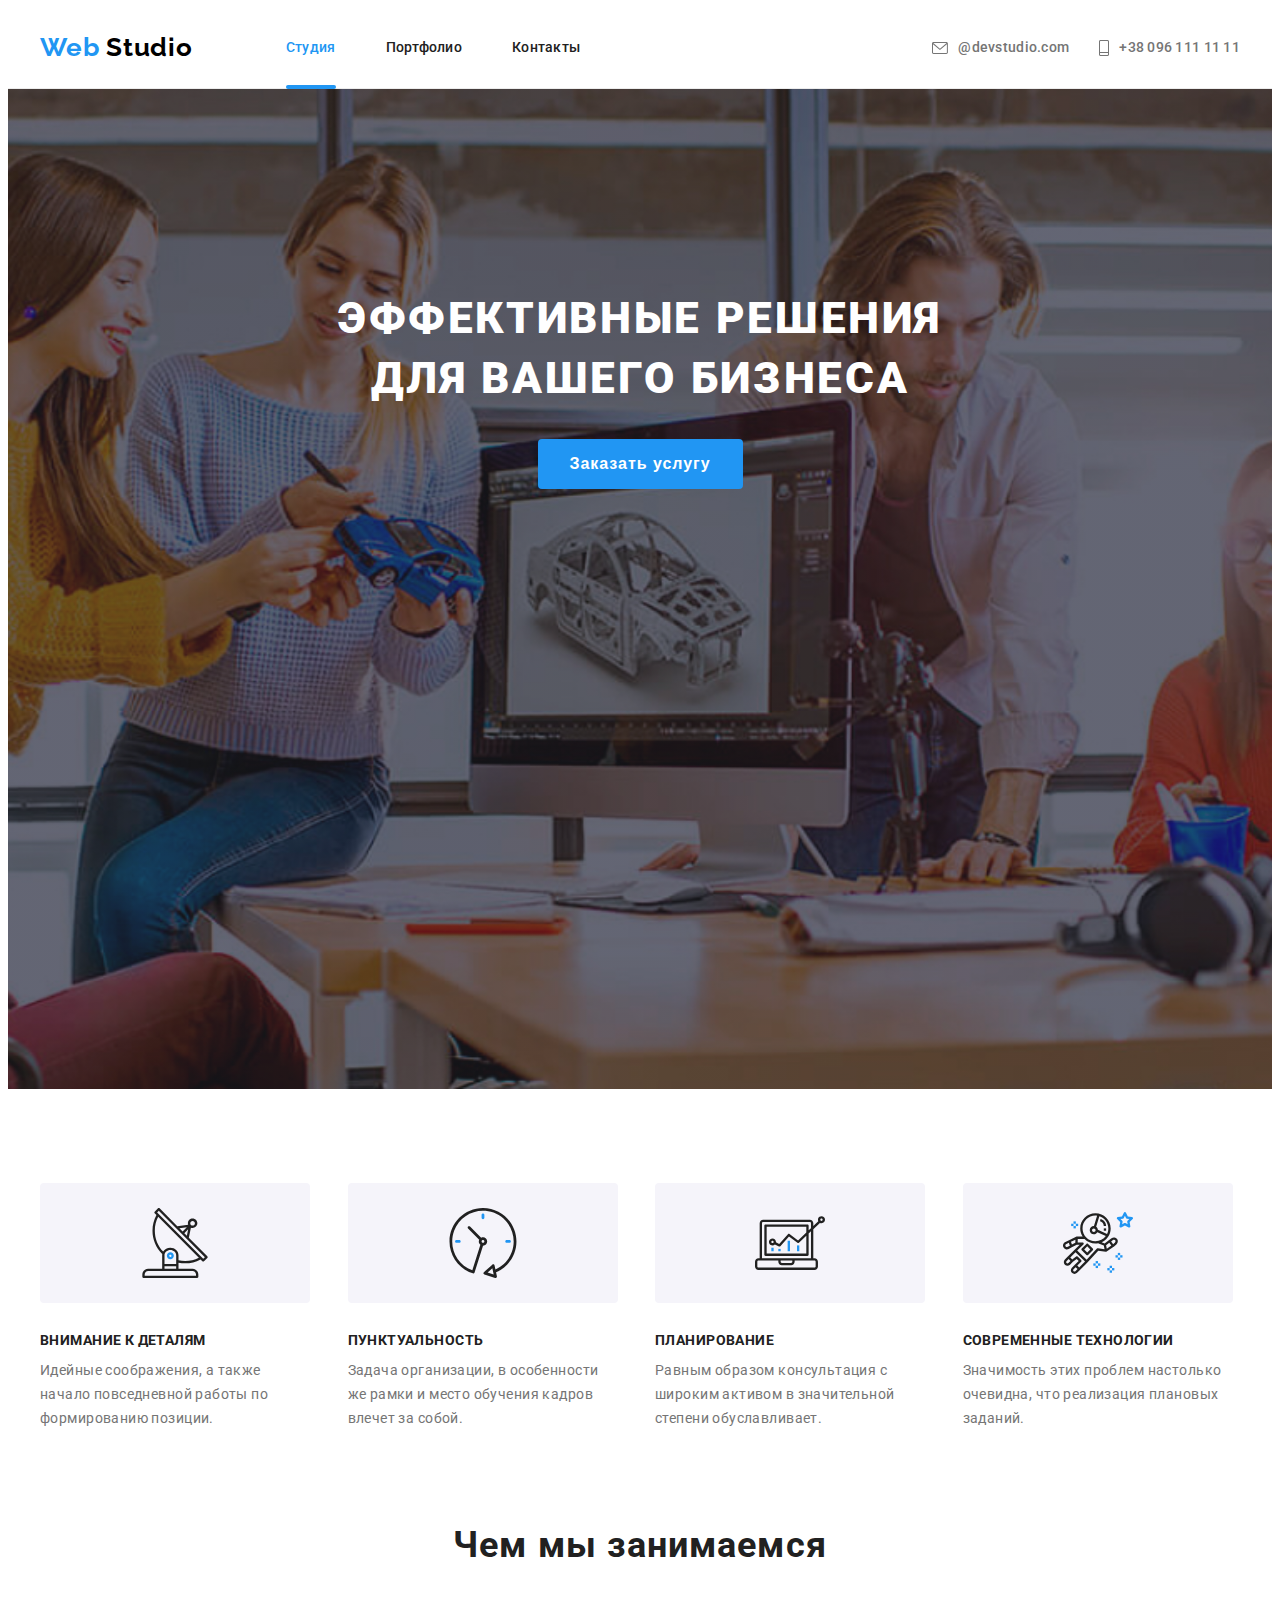
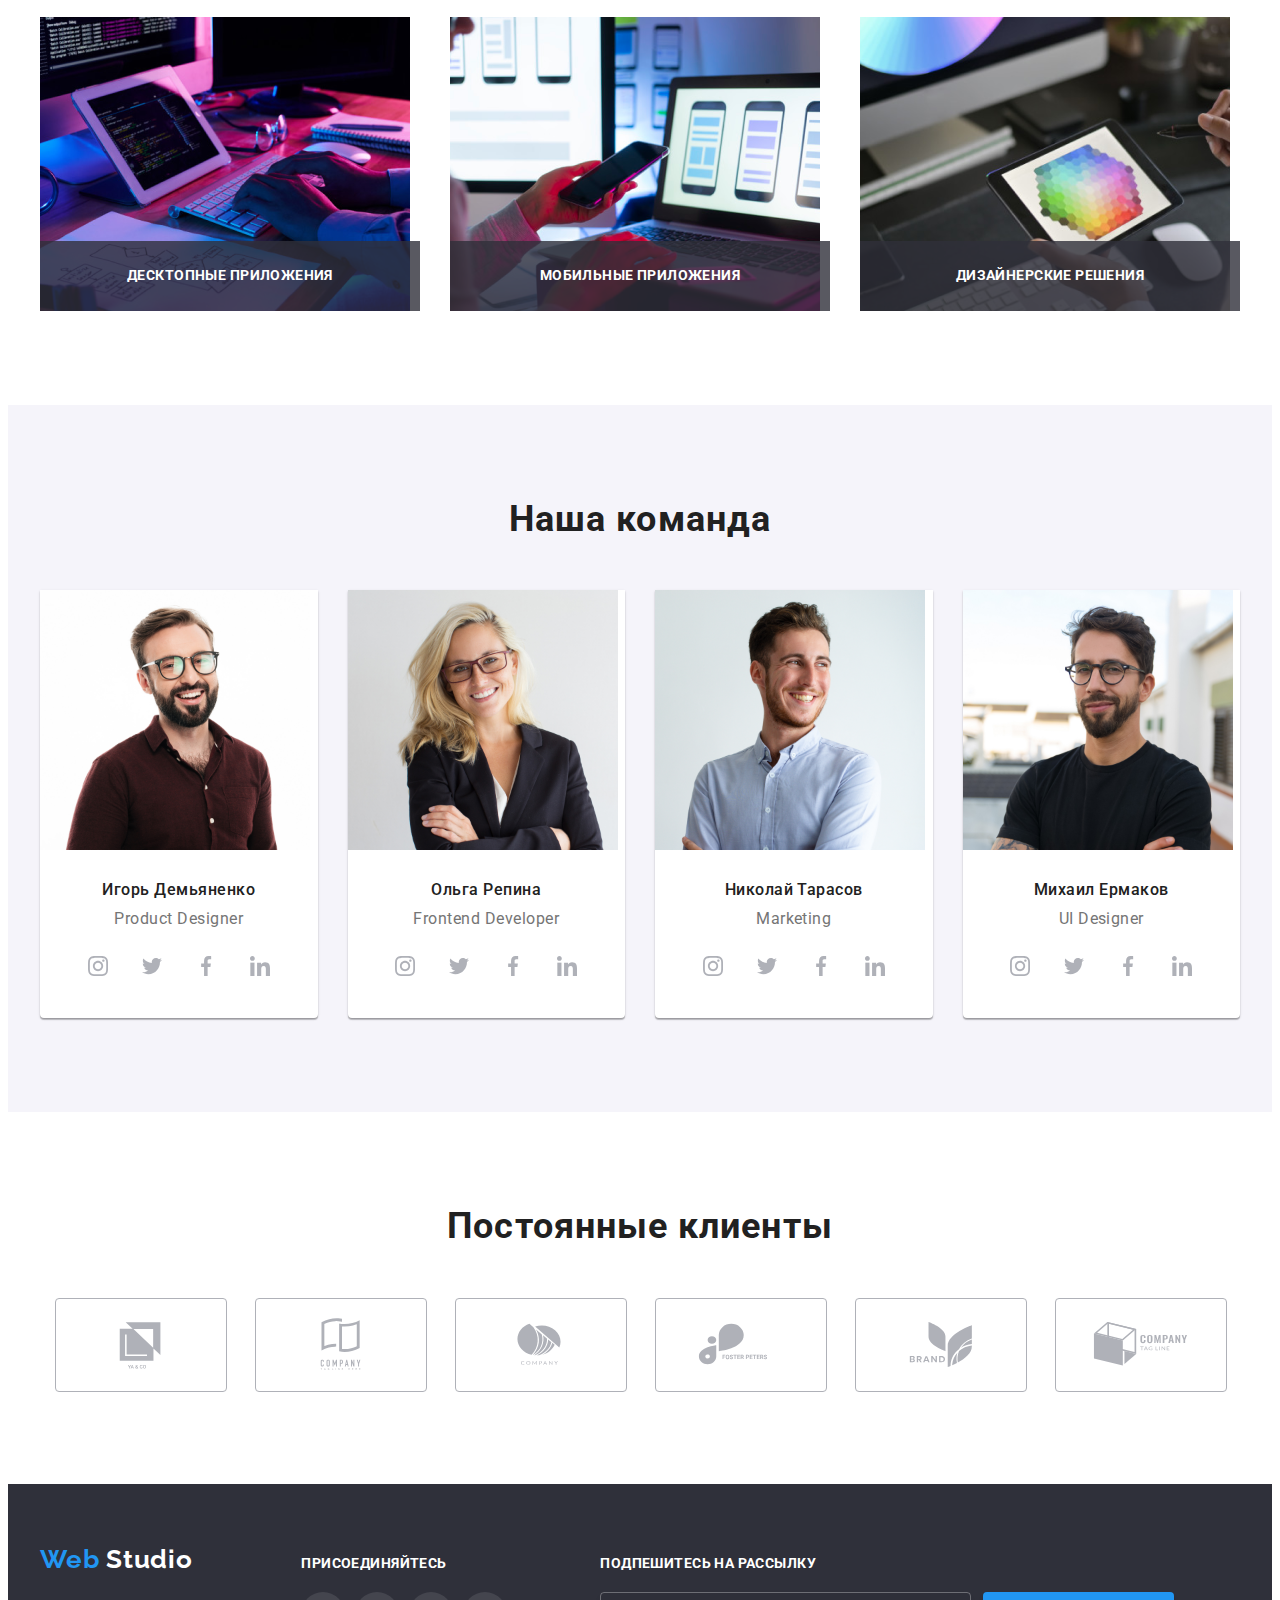
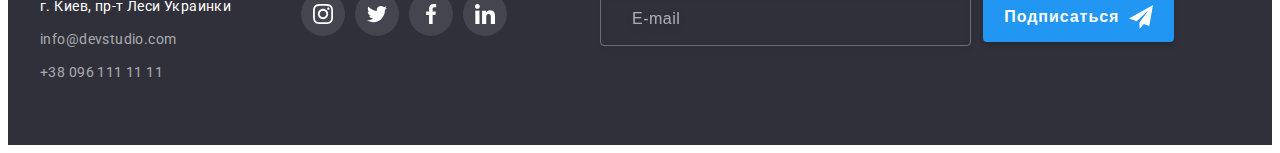
==== index.html @ 66b5ddfa "Task7-1" ====
<!DOCTYPE html>
<html lang="ru">
  <head>
    <meta charset="UTF-8" />
    <meta http-equiv="X-UA-Compatible" content="IE=edge" />
    <meta name="viewport" content="width=device-width, initial-scale=1.0" />
    <link rel="stylesheet" 
          href="https://cdnjs.cloudflare.com/ajax/libs/modern-normalize/1.1.0/modern-normalize.min.css"
          integrity="sha512-wpPYUAdjBVSE4KJnH1VR1HeZfpl1ub8YT/NKx4PuQ5NmX2tKuGu6U/JRp5y+Y8XG2tV+wKQpNHVUX03MfMFn9Q==" 
          crossorigin="anonymous" 
          referrerpolicy="no-referrer" />   
    <link rel="preconnect" href="https://fonts.googleapis.com">
    <link rel="preconnect" href="https://fonts.gstatic.com" crossorigin>
    <link href="https://fonts.googleapis.com/css2?family=Raleway:wght@700&family=Roboto:wght@400;500;700;900&display=swap"
          rel="stylesheet">
    <link rel="stylesheet" href="./css/main.min.css">
    <title>webstudio</title>
  
  </head>
  <body class="body">
    <header class="header">
      <div class="conteiner conteiner--flex">

      <a class="logo" lang="en" href="">Web
        <span class="logo__head">Studio
        </span>
      </a>

      <nav class="nav">
        <ul class="nav__site">
          <li class="nav__link">
            <a class="nav__site-carrent" href="./index.html">Студия</a></li>
          <li class="nav__link">
            <a class="nav__site-link" href="./portfolio.html">Портфолио</a></li>
          <li class="nav__link">
            <a class="nav__site-link" href="">Контакты</a></li>
        </ul>
      </nav>
      <ul class="contact" >
        <li class="contact__links">
          <a class="Contact__link" href="mailto:info@devstudio.com">
            <svg class="contact__icon-envelope">
              <use href="./images/icons.svg#icon-envelope-hover"> 
              </use> 
            </svg> 
            @devstudio.com
          </a>
        </li>
    
        <li class="contact__links">
          <a class="Contact__link" href="tel:+38096111111">
             <svg class="contact__icon-phone" >
              <use href="./images/icons.svg#icon-phone">
              </use> 
            </svg> 
               +38 096 111 11 11</a>
          </li>
      </ul>
    </div>
    </header>

    <main>

       <section class="hero overlay" >
         <div class="conteiner">
            <h1 class="hero__title">Эффективные решения <br> для вашего бизнеса</h1>
            <button class="hero__button" type="button" data-modal-open>Заказать услугу</button>
         </div>

       </section> 

       <section class="section">
         <div class="conteiner ">
            <h2 class="benefits-main-titl visually-hidden" >Преимущества</h2>
           <ul class="benefits-list">

            <li class="benefits-link">
              
                <div class="benefits-astronaut">
                  <svg class="benefits-astronaut-icon">
                    <use href="./images/icons.svg#icon-antenna"></use>
                  </svg>
                </div>
                <h3 class="benefits-title">Внимание к деталям</h3>
               <p class="benefits-text">
              Идейные соображения, а также начало повседневной работы по
              формированию позиции.
               </p>
            </li>

            <li class="benefits-link">
              
              <div class="benefits-astronaut">
                <svg class="benefits-astronaut-icon">
                  <use href="./images/icons.svg#icon-clock"></use>
                </svg>
              </div>
              <h3 class="benefits-title">Пунктуальность</h3>
              <p class="benefits-text">
              Задача организации, в особенности же рамки и место обучения кадров
              влечет за собой.
              </p>
            </li>

            <li class="benefits-link">
              
              <div class="benefits-astronaut">
                <svg class="benefits-astronaut-icon">
                  <use href="./images/icons.svg#icon-diagram"></use>
                </svg>
              </div>
              <h3 class="benefits-title">Планирование</h3>
              <p class="benefits-text">
              Равным образом консультация с широким активом в значительной
              степени обуславливает.
              </p>
            </li>

           <li class="benefits-link">
             
               <div class="benefits-astronaut">
                <svg class="benefits-astronaut-icon">
                  <use href="./images/icons.svg#icon-astronaut"></use>
                </svg>
                </div>
                <h3 class="benefits-title"> Современные технологии</h3>
               <p class="benefits-text">
              Значимость этих проблем настолько очевидна, что реализация
              плановых заданий.
               </p>
            </li>
        </ul>
      </div>

      
      </section>

      <section class="section work-section">
        <div class="conteiner">
          
        <h2 class="section-title">Чем мы занимаемся</h2>
        <ul class="work-list">

          <li class="work-link">
            <div class="work-link-card" >
              <img class="work-img" src="./images/Nout.png" alt="Работа на ноутбуке" width="370" />
              <p class="work-img-txt">ДЕСКТОПНЫЕ ПРИЛОЖЕНИЯ</p>
            </div>
         </li>

          <li class="work-link">
            <div class="work-link-card" >
              <img class="work-img" src="./images/Smartphon.png" alt="Держит телефон" width="370" />
              <p class="work-img-txt">МОБИЛЬНЫЕ ПРИЛОЖЕНИЯ</p>
            </div>
          </li>

          <li class="work-link">
            <div class="work-link-card" >
            <img class="work-img" src="./images/tublpc.png" alt="держит планшет" width="370" />
            <p class="work-img-txt">ДИЗАЙНЕРСКИЕ РЕШЕНИЯ</p>
          </div>
          </li>
        </ul>
        </div>
      </section>

      <section class="section team-section">
        <div class="conteiner">
        <h2 class="team-title">Наша команда</h2>
        <ul class="team-list">
          <li class="team-card">
            <img class="team-img" src="./images/igor.jpg" alt="фото Игоря" width="270" />
            <div class="img-description">
              <h3 class="team-title-player">Игорь Демьяненко</h3>
              <p class="team-text">Product Designer</p>
              <ul class="team-icon">
                <li class="team-icon-link">
                  <a href="" class="master-icon-link"> 
                    <svg class="master-icon-svg" width=20px height="20px">
                       <use href="./images/icons.svg#icon-instagram"></use>      
                    </svg>
                 </a>
                </li>
                <li class="team-icon-link">
                  <a class="master-icon-link" href="">
                    <svg class="master-icon-svg" width=20px height="20px">
                      <use href="./images/icons.svg#icon-twitter"></use>      
                   </svg>
                  </a>
                </li>
                <li class="team-icon-link">
                  <a class="master-icon-link" href="">
                    <svg class="master-icon-svg" width=20px height="20px">
                      <use href="./images/icons.svg#icon-facebook"></use>      
                   </svg>
                  </a>
                </li>
                <li class="team-icon-link">
                  <a class="master-icon-link" href="">
                    <svg class="master-icon-svg" width=20px height="20px">
                      <use href="./images/icons.svg#icon-linkedin"></use>      
                   </svg>
                  </a>
                </li>

              </ul>
          </div>
          </li>
          <li  class="team-card">
            <img class="team-img" src="./images/olga.jpg" alt="фото Ольги" width="270" />
            <div class="img-description">
              <h3 class="team-title-player">Ольга Репина</h3>
              <p class="team-text">Frontend Developer</p>
              <ul class="team-icon">
                <li class="team-icon-link">
                  <a href="" class="master-icon-link"> 
                    <svg class="master-icon-svg" width=20px height="20px">
                       <use href="./images/icons.svg#icon-instagram"></use>      
                    </svg>
                 </a>
                </li>
                <li class="team-icon-link">
                  <a class="master-icon-link" href="">
                    <svg class="master-icon-svg" width=20px height="20px">
                      <use href="./images/icons.svg#icon-twitter"></use>      
                   </svg>
                  </a>
                </li>
                <li class="team-icon-link">
                  <a class="master-icon-link" href="">
                    <svg class="master-icon-svg" width=20px height="20px">
                      <use href="./images/icons.svg#icon-facebook"></use>      
                   </svg>
                  </a>
                </li>
                <li class="team-icon-link">
                  <a class="master-icon-link" href="">
                    <svg class="master-icon-svg" width=20px height="20px">
                      <use href="./images/icons.svg#icon-linkedin"></use>      
                   </svg>
                  </a>
                </li>

              </ul>
          </div>
          </li>
          <li  class="team-card">
            <img class="team-img" src="./images/nikolaj.jpg" alt="фото Николая" width="270" />
            <div class="img-description">
              <h3 class="team-title-player">Николай Тарасов</h3>
              <p class="team-text">Marketing</p>
              <ul class="team-icon">
                <li class="team-icon-link">
                  <a href="" class="master-icon-link"> 
                    <svg class="master-icon-svg" width=20px height="20px">
                       <use href="./images/icons.svg#icon-instagram"></use>      
                    </svg>
                 </a>
                </li>
                <li class="team-icon-link">
                  <a class="master-icon-link" href="">
                    <svg class="master-icon-svg" width=20px height="20px">
                      <use href="./images/icons.svg#icon-twitter"></use>      
                   </svg>
                  </a>
                </li>
                <li class="team-icon-link">
                  <a class="master-icon-link" href="">
                    <svg class="master-icon-svg" width=20px height="20px">
                      <use href="./images/icons.svg#icon-facebook"></use>      
                   </svg>
                  </a>
                </li>
                <li class="team-icon-link">
                  <a class="master-icon-link" href="">
                    <svg class="master-icon-svg" width=20px height="20px">
                      <use href="./images/icons.svg#icon-linkedin"></use>      
                   </svg>
                  </a>
                </li>

              </ul>
            </div>
          </li>
          <li  class="team-card">
            <img class="team-img" src="./images/mihail.jpg" alt="фото Михаил" width="270" />
            <div class="img-description">
              <h3 class="team-title-player">Михаил Ермаков</h3>
              <p class="team-text">UI Designer</p>
              <ul class="team-icon">
                <li class="team-icon-link">
                  <a href="" class="master-icon-link"> 
                    <svg class="master-icon-svg" width=20px height="20px">
                       <use href="./images/icons.svg#icon-instagram"></use>      
                    </svg>
                 </a>
                </li>
                <li class="team-icon-link">
                  <a class="master-icon-link" href="">
                    <svg class="master-icon-svg" width=20px height="20px">
                      <use href="./images/icons.svg#icon-twitter"></use>      
                   </svg>
                  </a>
                </li>
                <li class="team-icon-link">
                  <a class="master-icon-link" href="">
                    <svg class="master-icon-svg" width=20px height="20px">
                      <use href="./images/icons.svg#icon-facebook"></use>      
                   </svg>
                  </a>
                </li>
                <li class="team-icon-link">
                  <a class="master-icon-link" href="">
                    <svg class="master-icon-svg" width=20px height="20px">
                      <use href="./images/icons.svg#icon-linkedin"></use>      
                   </svg>
                  </a>
                </li>

              </ul>
          </div>
          </li>
        </ul>
      </div>
      </section>



      <section class="section">
        <div class="conteiner">
          
         <h2 class="section-title">Постоянные клиенты</h2>

          <ul class="customers-list">
             <li class="customers-link" > 
               <a href="" class="customers-linky">
                 <svg class="customers-icon" width=106px height=60px>
                     <use href="./images/icons.svg#icon-Logo-1">
                     </use>
                  </svg>
               </a>
              </li>

             <li class="customers-link" > 
               <a href="" class="customers-linky">
               <svg class="customers-icon" width=106px height=60px>
                 <use href="./images/icons.svg#icon-Logo-2">
                 </use>
               </svg>
             </a>
             </li>

             <li class="customers-link">
               <a href="" class="customers-linky">
               <svg class="customers-icon" width=106px height=60px>
                 <use href="./images/icons.svg#icon-Logo-3">

                 </use>
               </svg>
             </a>
             </li>
             <li class="customers-link">
               <a href="" class="customers-linky">
              <svg class="customers-icon" width=106px height=60px>
                <use href="./images/icons.svg#icon-Logo-4">

                </use>
              </svg>
            </a>
            </li>
            <li class="customers-link">
              <a href="" class="customers-linky">
              <svg class="customers-icon" width=106px height=60px>
                <use href="./images/icons.svg#icon-Logo-5">

                </use>
              </svg>
            </a>
            </li>
            <li class="customers-link">
              <a href="" class="customers-linky">
              <svg class="customers-icon" width=106px height=60px>
                <use href="./images/icons.svg#icon-Logo-6">

                </use>
              </svg>
            </a>
            </li>
            
          </ul>
        </div>
      </section>

   
    </main>
    
    <footer class="section-footer">
      <div class="conteiner footer">
        <div>

          <a class="logo" lang="en" href="">Web
            <span class="logo__footer" >Studio
            </span>
          </a>

            <address class="section-adress" >
              <ul class="footer-list">
                <li class="footer-link"><a class="footer-link-carrent" href="">г. Киев, пр-т Леси Украинки</a></li>
                <li class="footer-link"><a class="footer-link-cotaсt" href="mailto:info@devstudio.com">info@devstudio.com</a></li>
                <li class="footer-link"><a class="footer-link-cotaсt" href="tel:+38096111111">+38 096 111 11 11</a></li>
              </ul>
                 
            </address>
        </div>
        <div class="conteiner-join">
          <strong class="join-title">Присоединяйтесь</strong>

          <ul class="team-icon">
            <li class="team-icon-link footer-icon">
              <a href="" class="master-icon-link"> 
                <svg class="master-icon-svg footer-icon-svg" width=20px height="20px">
                   <use href="./images/icons.svg#icon-instagram"></use>      
                </svg>
             </a>
            </li>
            <li class="team-icon-link footer-icon">
              <a class="master-icon-link" href="">
                <svg class="master-icon-svg footer-icon-svg" width=20px height="20px">
                  <use href="./images/icons.svg#icon-twitter"></use>      
               </svg>
              </a>
            </li>
            <li class="team-icon-link footer-icon">
              <a class="master-icon-link" href="">
                <svg class="master-icon-svg footer-icon-svg" width=20px height="20px">
                  <use href="./images/icons.svg#icon-facebook"></use>      
               </svg>
              </a>
            </li>
            <li class="team-icon-link footer-icon">
              <a class="master-icon-link" href="">
                <svg class="master-icon-svg footer-icon-svg" width="20px" height="20px">
                  <use href="./images/icons.svg#icon-linkedin"></use>      
               </svg>
              </a>
            </li>

          </ul>
        </div>

        <Div class="footer-field">
        
          <p class="footer-field__title">Подпешитесь на рассылку </p>
         
          <form class="footer-field__form">
          
            <input class="footer-field__input" type="email" placeholder=" E-mail" name="usar-email"></input>
         
            <button class="footer-field__button" type="submit">Подписаться
               <svg class="footer-field__icon" width="24px" height="24px">
                  <use href="./images/icons.svg#icon-icon-send"></use>
               </svg>
            </button>
        </form>
      </Div>


    </div>
    </footer>

     
<!-- Modal window -->

    <div class="backdrop is-hidden" data-modal>

      <div class="model">
        <button class="model-close-button" type="button" data-modal-close>

          <svg class="close-icon" width="11px" height="11px">
            <use href="./images/icons.svg#icon-Close"></use>

          </svg>
        </button>

        <!-- ФОРНА -->

        <p class="modal-title">Оставьте свои данные, мы вам перезвоним</p>

        <form class="form-modal">
         
         <div> 
          <label for="modal-input" class="label-text">Имя</label>

            <div class="input-wrap">
              <input type="text" class="modal-input" id="modal-input" name="user-mame"></input>
                <svg class="icon-input" width="18px" height="18px">
                  <use href="./images/icons.svg#icon-person-black-18dp-1"></use>
                </svg> 
            </div>
          </div>
          
          <div class="modal-field" > 
           <label class="label-text" for="user-tel">Телефон</label>
             <div class="input-wrap">
               <input type="tel" class="modal-input" name="user-tel" id="user-tel"></input>
                 <svg class="icon-input" width="18px" height="18px">
                    <use href="./images/icons.svg#icon-phone-black-18dp-1-1"></use>
                 </svg> 
             </div> 
          </div>

          <div class="modal-field" > 
             <label class="label-text" for="user-email"> Почта</label>
               <div class="input-wrap">
               <input type="email" class="modal-input" name="user-email" id="user-email"></input>
               <svg class="icon-input" width="18px" height="18px">
                <use href="./images/icons.svg#icon-email-black-18dp-1"></use>
             </svg> 
              </div>
           </div>

           <div class="modal-field" > 
               <label class="label-text" for="modal-text"> Комментарий</label> 
               <textarea class="modal-text" name="modal-text" id="modal-text" placeholder="Введите текст" ></textarea>
          </div>

         
          <div class="modal-chekbox">
              
              <input
                class="input-chekt visually-hidden" 
                type="checkbox" 
                name="user-consent" 
                id="user-consent" 
               >
              </input> 
              <label for="user-consent" class="chekt-text">
                   <Span class="modal-chekbox__icon">
                      <svg class="chekt-input" width="11px" height="8px">
                        <use href="./images/icons.svg#icon-Chekt"></use>
                      </svg>
                    </Span>
                    Соглашаюсь с рассылкой и принимаю&nbsp;<a>Условия договора</a>
              
            </div>
              
          <button type="submit" class="modal-button">Отправить</button>

        </form>


      </div>
    </div>


    <script src="./js/model.js"></script>
  </body>
</html>
---- css/main.min.css ----
﻿:root{--accent-color:#2196F3;--title-text-color:#212121;--prymory-white-color:#FFFFFF;--gray-color:#757575}body{font-family:"Roboto",Tahoma,sans-serif;color:var(--gray-color)}p,h1,h2,h3,h4,h5,h6{margin:0}ol,ul{margin:0;padding:0;list-style:none}img{display:block}ul{list-style:none}a{text-decoration:none}.visually-hidden{position:absolute;width:1px;height:1px;margin:-1px;border:0;padding:0;white-space:nowrap;clip-path:inset(100%);clip:rect(0 0 0 0);overflow:hidden}.conteiner{width:1200px;padding-left:15px;padding-right:15px;margin:0 auto}.header{border-bottom:1px solid #ececec}.header .conteiner--flex{align-items:center;display:flex}.nav{margin-left:93px;font-weight:500;font-size:14px;line-height:1.14;letter-spacing:.02em}.nav__site{display:flex}.nav__site .nav__link{position:relative;margin-right:50px}.nav__site .nav__link:last-child{margin-right:0}.nav__site-link{display:block;padding-top:32px;padding-bottom:32px;color:var(--title-text-color);transition-property:color;transition-duration:250ms;transition-timing-function:cubic-bezier(0.4, 0, 0.2, 1)}.nav__site-link:hover,.nav__site-link:focus{color:var(--accent-color)}.nav__site-carrent{display:block;padding-top:32px;padding-bottom:32px;color:var(--accent-color)}.nav__site-carrent::after{margin-bottom:-1px;left:0;bottom:0;position:absolute;content:"";width:100%;height:4px;background-color:var(--accent-color);border-radius:2px}.contact{display:flex;margin-left:auto}.contact .contact__links{margin-right:30px}.contact .contact__links:last-child{margin-right:0px}.Contact__link{display:flex;align-items:center;padding-top:32px;padding-bottom:32px;color:var(--gray-color);font-weight:500;font-size:14px;line-height:1.14;letter-spacing:.02em;transition-property:color;transition-duration:250ms;transition-timing-function:cubic-bezier(0.4, 0, 0.2, 1)}.Contact__link:hover,.Contact__link:focus{color:var(--accent-color)}.Contact__link .contact__icon-envelope{width:16px;height:12px;fill:currentColor;margin-right:10px}.Contact__link .contact__icon-phone{width:10px;height:16px;margin-right:10px;fill:currentColor}.backdrop{position:fixed;top:0;width:100%;height:100%;background-color:rgba(0,0,0,.2);transition-property:visibility,opacity;transition-duration:250ms;transition-timing-function:cubic-bezier(0.4, 0, 0.2, 1)}.model{position:absolute;top:50%;left:50%;transform:translate(-50%, -50%);width:528px;min-height:581px;background-color:var(--prymory-white-color);border-radius:4px;box-shadow:0px 1px 3px rgba(0,0,0,.12),0px 1px 1px rgba(0,0,0,.14),0px 2px 1px rgba(0,0,0,.2);padding-top:40px;padding-right:39px;padding-bottom:40px;padding-left:41px}.model .modal-title{font-weight:700;font-size:20px;line-height:1.15;text-align:center;letter-spacing:.03em;color:#212121}.model .form-modal{margin-top:12px}.model .modal-field{margin-top:10px}.model .modal-chekbox{margin-top:20px}.model .modal-input{width:100%;height:40px;padding-left:42px;border:1px solid rgba(33,33,33,.2);border-radius:4px;background-color:rgba(0,0,0,0);outline:rgba(0,0,0,0);transition-property:border-color;transition-duration:250ms;transition-timing-function:cubic-bezier(0.4, 0, 0.2, 1)}.model .modal-input:focus{border-color:var(--accent-color)}.model .modal-input:focus+.model .modal-input{fill:var(--accent-color)}.label-text{font-size:12px;line-height:1.17;letter-spacing:.01em;color:#757575}.modal-text{width:100%;height:120px;border:1px solid rgba(33,33,33,.2);border-radius:4px;resize:none;margin-top:4px;padding:12px 16px;font-size:14px;line-height:1.14;letter-spacing:.01em;color:rgba(117,117,117,.5);outline:rgba(0,0,0,0)}.modal-text:hover{border-color:var(--accent-color)}.modal-text:hover,.modal-text:focus{border-color:var(--accent-color)}.chekt-text{display:flex;align-items:center;justify-content:center;font-size:14px;line-height:1.71;letter-spacing:.03em;color:var(var(--gray-color))}.chekt-text a{color:var(--accent-color);font-size:14px;line-height:1.71;letter-spacing:.03em;text-decoration:underline}.modal-chekbox__icon{margin-right:8px;display:flex;align-items:center;justify-content:center;width:16px;height:15px;border-radius:2px;border:1px solid #212121}.chekt-input{fill:rgba(0,0,0,0)}.input-chekt:checked+.chekt-text span{background-color:var(--accent-color);border:none}.input-chekt:focus+.chekt-text span{border:1px solid var(--accent-color)}.input-chekt:checked+.chekt-text .chekt-input{background-color:var(--accent-color);border:none;fill:var(--prymory-white-color)}.input-wrap{position:relative}.icon-input{position:absolute;left:2.84%;top:50%;transform:translateY(-50%);transition-property:fill;transition-duration:250ms;transition-timing-function:cubic-bezier(0.4, 0, 0.2, 1)}.modal-button{display:block;margin:0 auto;margin-top:30px;width:200px;height:50px;font-weight:700;font-size:16px;line-height:1.875;align-items:center;text-align:center;letter-spacing:.06em;color:#fff;background:#188ce8;box-shadow:0px 4px 4px rgba(0,0,0,.15);border-radius:4px}.modal-button:focus{color:#fff}.model-close-button{position:absolute;top:8px;right:8px;width:30px;height:30px;background-color:var(--prymory-white-color);border-radius:50%;border:1px solid rgba(0,0,0,.1)}.close-icon:hover,:focus{fill:var(--accent-color)}.is-hidden{opacity:0;pointer-events:none;visibility:hidden}.no-scroll{overflow:hidden}.logo{color:var(--accent-color);font-family:"Raleway",sans-serif;font-weight:700;font-size:26px;line-height:1.2;letter-spacing:.03em}.logo .logo__head{color:#000}.logo .logo__footer{color:var(--prymory-white-color)}button{border:none;cursor:pointer;border-radius:4px}.hero{padding-top:200px;padding-bottom:200px}.overlay{max-width:1600px;height:600px;background:#2f303a;background-image:linear-gradient(rgba(47, 48, 58, 0.4), rgba(47, 48, 58, 0.4)),url(../images/Img9.jpg);margin:0 auto;background-position:50% 50%;background-repeat:no-repeat;background-size:cover}.hero__title{color:var(--prymory-white-color);font-weight:900;font-size:44px;line-height:1.36;text-align:center;letter-spacing:.06em;text-transform:uppercase;margin-bottom:30px}.hero__button{display:flex;align-items:center;text-align:center;margin:0 auto;padding:10px 32px;color:var(--prymory-white-color);background-color:var(--accent-color);font-weight:700;font-size:16px;line-height:1.88;letter-spacing:.06em;transition-property:color;transition-duration:250ms;transition-timing-function:cubic-bezier(0.4, 0, 0.2, 1)}.hero__button:focus{color:var(--prymory-white-color)}.section{padding-top:94px;padding-bottom:94px}.benefits-list{display:flex;margin-left:-30px}.benefits-title{color:var(--title-text-color);font-weight:700;font-size:14px;line-height:1.14;letter-spacing:.03em;text-transform:uppercase;margin-bottom:10px}.benefits-link{flex-basis:calc((100% - 120px)/4);margin-left:30px}.benefits-link .benefits-astronaut{display:flex;align-items:center;justify-content:center;width:270px;height:120px;background:#f5f4fa;border-radius:4px;margin-bottom:30px}.benefits-link .benefits-astronaut .benefits-astronaut-icon{width:70px;height:70px}.benefits-link .benefits-text{width:270px;font-size:14px;line-height:1.71;letter-spacing:.03em}.work-section{padding-top:0}.work-list{display:flex;margin-left:-30px}.section-title{margin-bottom:50px;color:var(--title-text-color);font-weight:700;font-size:36px;line-height:1.16;text-align:center;letter-spacing:.03em}.work-link{flex-basis:calc((100% - 90px)/3);margin-left:30px}.work-link-card{position:relative}.work-img{max-width:100%;height:auto}.work-img-txt{display:flex;align-items:center;justify-content:center;position:absolute;bottom:0;width:100%;height:70px;font-weight:700;font-size:14px;line-height:1.14px;letter-spacing:.03em;color:var(--prymory-white-color);background-color:rgba(47,48,58,.8)}.team-section{background:#f5f4fa}.team-card{flex-basis:calc((100% - 120px)/4);margin-left:30px;background-color:var(--prymory-white-color);box-shadow:0px 1px 3px rgba(0,0,0,.12),0px 1px 1px rgba(0,0,0,.14),0px 2px 1px rgba(0,0,0,.2);border-radius:0px 0px 4px 4px}.team-title{margin-bottom:50px;color:var(--title-text-color);font-weight:700;font-size:36px;line-height:1.16;text-align:center;letter-spacing:.03em}.team-list{display:flex;margin-left:-30px}.img-description{padding-top:30px;padding-bottom:30px}.team-title-player{margin-bottom:10px;color:var(--title-text-color);font-weight:500;font-size:16px;line-height:1.19;text-align:center;letter-spacing:.03em}.team-text{font-size:16px;line-height:1.19;text-align:center;letter-spacing:.03em;margin-bottom:16px}.team-icon{display:flex;justify-content:center}.team-icon-link+.team-icon-link{margin-left:10px}.master-icon-link{transition-property:background-color;transition-duration:250ms;transition-timing-function:cubic-bezier(0.4, 0, 0.2, 1);width:44px;height:44px;border-radius:50%;display:flex;justify-content:center;align-items:center}.master-icon-link:hover{background-color:var(--accent-color)}.master-icon-link:focus{background-color:var(--accent-color)}.master-icon-svg{transition-property:fill;transition-duration:250ms;transition-timing-function:cubic-bezier(0.4, 0, 0.2, 1);fill:#afb1b8}.master-icon-link:hover .master-icon-svg{fill:var(--prymory-white-color)}.master-icon-link:focus .master-icon-svg{fill:var(--prymory-white-color)}.customers-list{display:flex;justify-content:center}.customers-link{width:170px;height:92px}.customers-linky{transition-property:border;transition-duration:250ms;transition-timing-function:cubic-bezier(0.4, 0, 0.2, 1);display:flex;justify-content:center;align-items:center;width:100%;height:100%;outline:rgba(0,0,0,0);border:1px solid #afb1b8;border-radius:4px}.customers-linky:hover{border:1px solid var(--accent-color)}.customers-linky:focus{border:1px solid var(--accent-color)}.customers-icon{transition-property:fill;transition-duration:250ms;transition-timing-function:cubic-bezier(0.4, 0, 0.2, 1);fill:#afb1b8}.customers-linky:hover .customers-icon{fill:var(--accent-color)}.customers-linky:focus .customers-icon{fill:var(--accent-color)}.customers-link+.customers-link{margin-left:30px}.section-footer{background:#2f303a;padding-top:60px;padding-bottom:60px}.footer{align-items:baseline;display:flex}.conteiner-join{margin-left:70px}.join-title{display:block;margin-bottom:20px;font-family:"Roboto";font-weight:700;font-size:14px;line-height:1.14;letter-spacing:.03em;text-transform:uppercase;color:#fff}.footer-icon{background-color:rgba(255,255,255,.1);border-radius:50%}.footer-icon-svg{fill:var(--prymory-white-color)}.section-adress{margin-top:20px}.footer-link{display:block;font-style:normal;margin-bottom:9px;color:rgba(255,255,255,.6);font-size:14px;line-height:1.71;letter-spacing:.03em}.footer-link:last-child{margin-bottom:0px}.footer-link-carrent{transition-property:color;transition-duration:250ms;transition-timing-function:cubic-bezier(0.4, 0, 0.2, 1);color:var(--prymory-white-color)}.footer-link-carrent:hover,.footer-link-carrent :focus{color:var(--accent-color)}.footer-link-cotaсt{transition-property:color;transition-duration:250ms;transition-timing-function:cubic-bezier(0.4, 0, 0.2, 1);color:rgba(255,255,255,.6);font-size:14px;line-height:1.71;letter-spacing:.03em}.footer-link-cotaсt:hover,.footer-link-cotaсt :focus{color:var(--accent-color)}.footer-field{margin-left:93px}.footer-field__title{margin-bottom:20px;margin-right:12px;font-weight:700;font-size:14px;line-height:1.14;letter-spacing:.03em;text-transform:uppercase;color:var(--prymory-white-color)}.footer-field__form{display:flex}.footer-field__input{display:block;width:358px;height:50px;padding-left:4.5%;color:var(--prymory-white-color);border:1px solid rgba(255,255,255,.3);filter:drop-shadow(0px 4px 4px rgba(0, 0, 0, 0.15));border-radius:4px;background-color:rgba(0,0,0,0);margin-right:12px}.footer-field__input::placeholder{font-size:16px;line-height:1.25;align-items:center;letter-spacing:.03em;color:rgba(255,255,255,.6)}.footer-field__button{display:flex;align-items:center;justify-content:center;width:200px;height:50px;font-weight:700;font-size:16px;line-height:1.88;letter-spacing:.06em;color:var(--prymory-white-color);background:var(--accent-color);box-shadow:0px 4px 4px rgba(0,0,0,.15);border-radius:4px}.footer-field__icon{margin-left:10px}.button-activ{display:inline-block;width:73px;height:38px;padding-left:22px;padding-top:6px;padding-right:22px;padding-bottom:6px;color:var(--prymory-white-color);background-color:var(--accent-color);font-weight:500;font-size:16px;line-height:1.62;text-align:center;letter-spacing:.03em;border:none}.nav-button{display:inline-block;height:38px;padding-left:22px;padding-top:6px;padding-right:22px;padding-bottom:6px;color:var(--title-text-color);background-color:#f5f4fa;font-weight:500;font-size:16px;line-height:1.63;text-align:center;letter-spacing:.03em;transition-property:color,background-color,box-shadow;transition-duration:250ms;transition-timing-function:cubic-bezier(0.4, 0, 0.2, 1)}.nav-button:hover,.nav-button:focus{color:var(--prymory-white-color);background-color:var(--accent-color);box-shadow:0px 3px 1px rgba(0,0,0,.1),0px 1px 2px rgba(0,0,0,.08),0px 2px 2px rgba(0,0,0,.12)}.nav-button .primary{color:var(--prymory-white-color);background-color:var(--accent-color)}.nav-project{display:flex;justify-content:center;margin-bottom:50px}.project-link{margin-right:8px}.poject-link:last-child{margin-right:0}.bakground-list{display:flex;flex-wrap:wrap;margin-top:-30px;margin-left:-30px}.bakground-link{flex-basis:calc((100% - 90px)/3);margin-top:30px;margin-left:30px}.bakground-link-linky{display:block;transition-property:box-shadow;transition-duration:250ms;transition-delay:cubic-bezier(0.4, 0, 0.2, 1)}.bakground-link-linky:hover{box-shadow:0px 1px 1px rgba(0,0,0,.12),0px 4px 4px rgba(0,0,0,.06),1px 4px 6px rgba(0,0,0,.16)}.bakground-link-linky:focus{box-shadow:0px 1px 1px rgba(0,0,0,.12),0px 4px 4px rgba(0,0,0,.06),1px 4px 6px rgba(0,0,0,.16)}.bakground-div{position:relative;overflow:hidden}.project-card{padding-top:20px;padding-bottom:20px;padding-left:24px;padding-right:24px;border:1px solid #eee}.bakground-div-txt{position:absolute;top:0;bottom:0;padding-top:63px;padding-bottom:63px;padding-right:24px;padding-left:24px;transform:translateY(100%);transition-property:transform;transition:transform 250ms;transition-timing-function:cubic-bezier(0.4, 0, 0.2, 1);font-family:"Roboto";font-size:18px;line-height:1.56;letter-spacing:.03em;color:var(--prymory-white-color);background-color:rgba(33,150,243,.9)}.bakground-link:hover .bakground-div-txt{transform:translateY(0)}.bakground-div-txt .bakground-link:hover,:focus .bakground-div-txt{transform:translateY(0)}.project-titl{color:var(--title-text-color);font-weight:700;font-size:18px;line-height:2;letter-spacing:.06em;margin-bottom:4px}.projects-txt{font-size:16px;line-height:1.88;letter-spacing:.03em;color:var(--gray-color)}/*# sourceMappingURL=main.min.css.map */
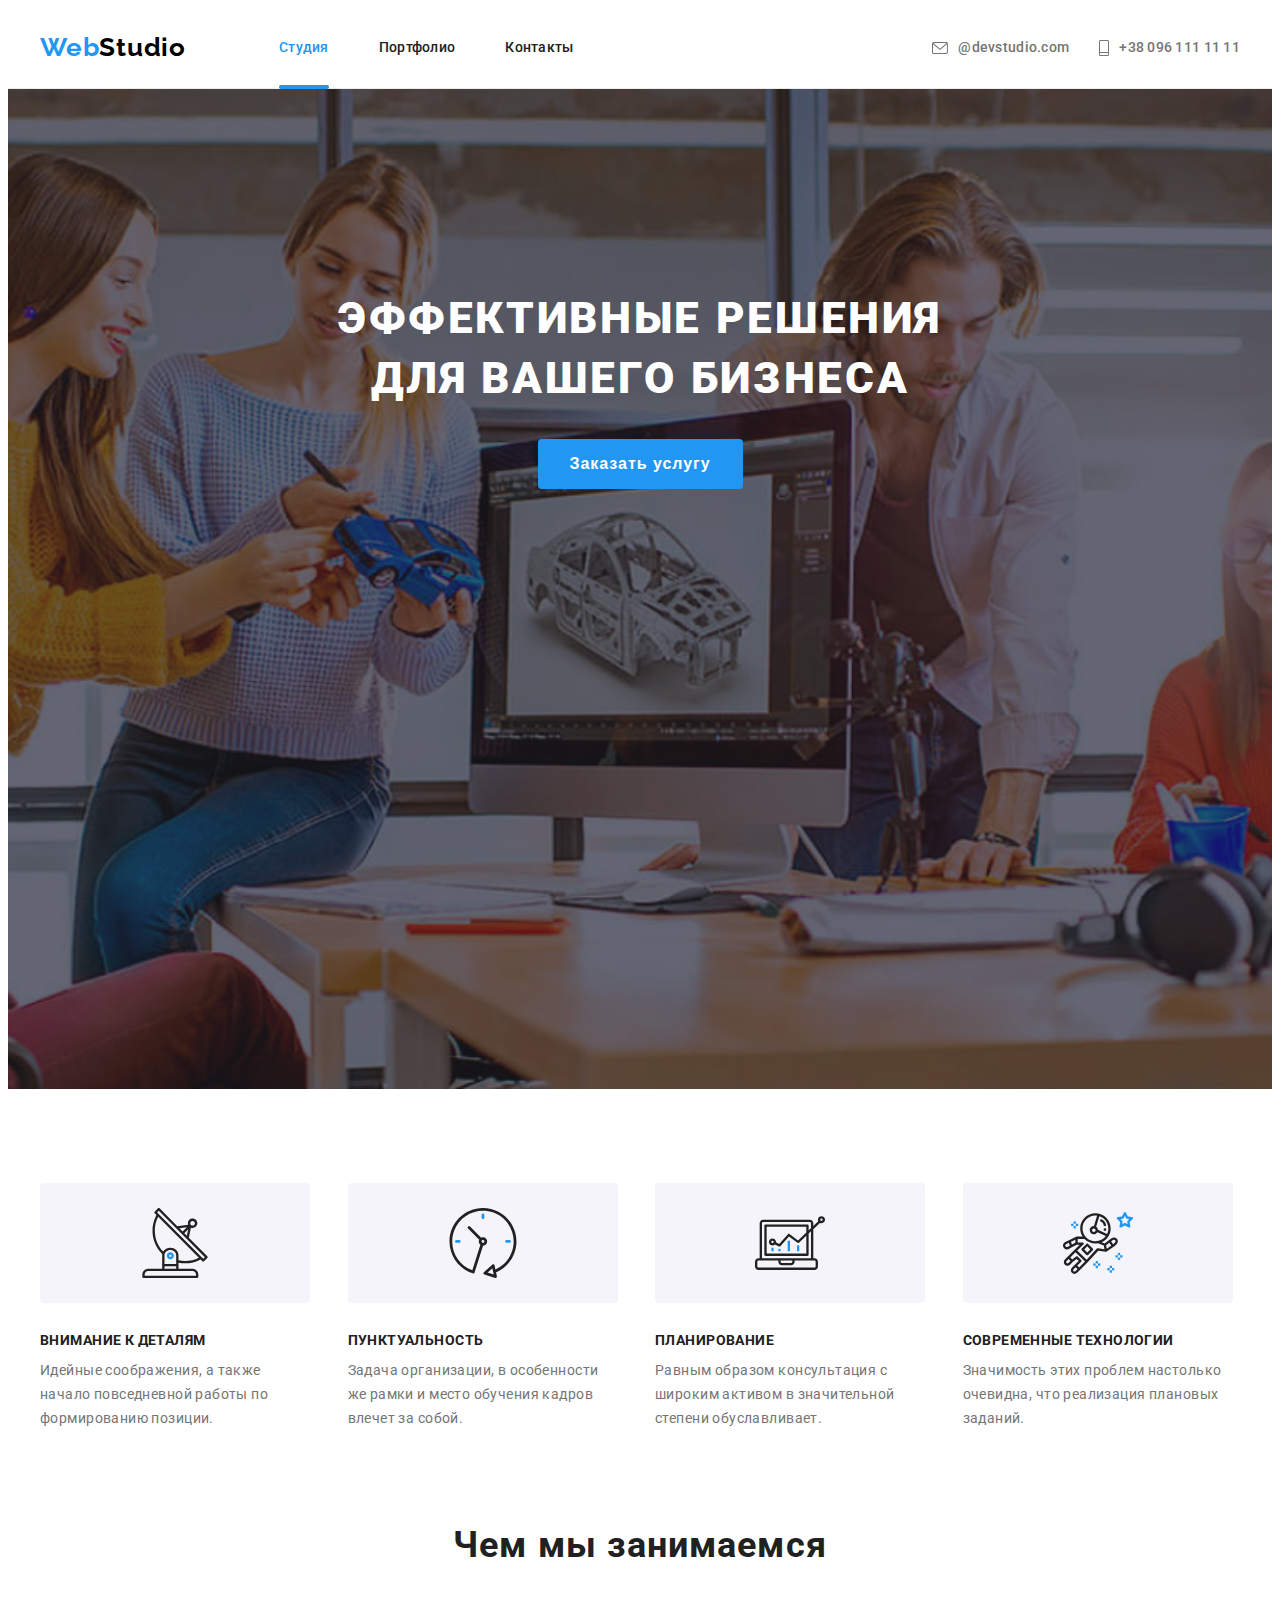
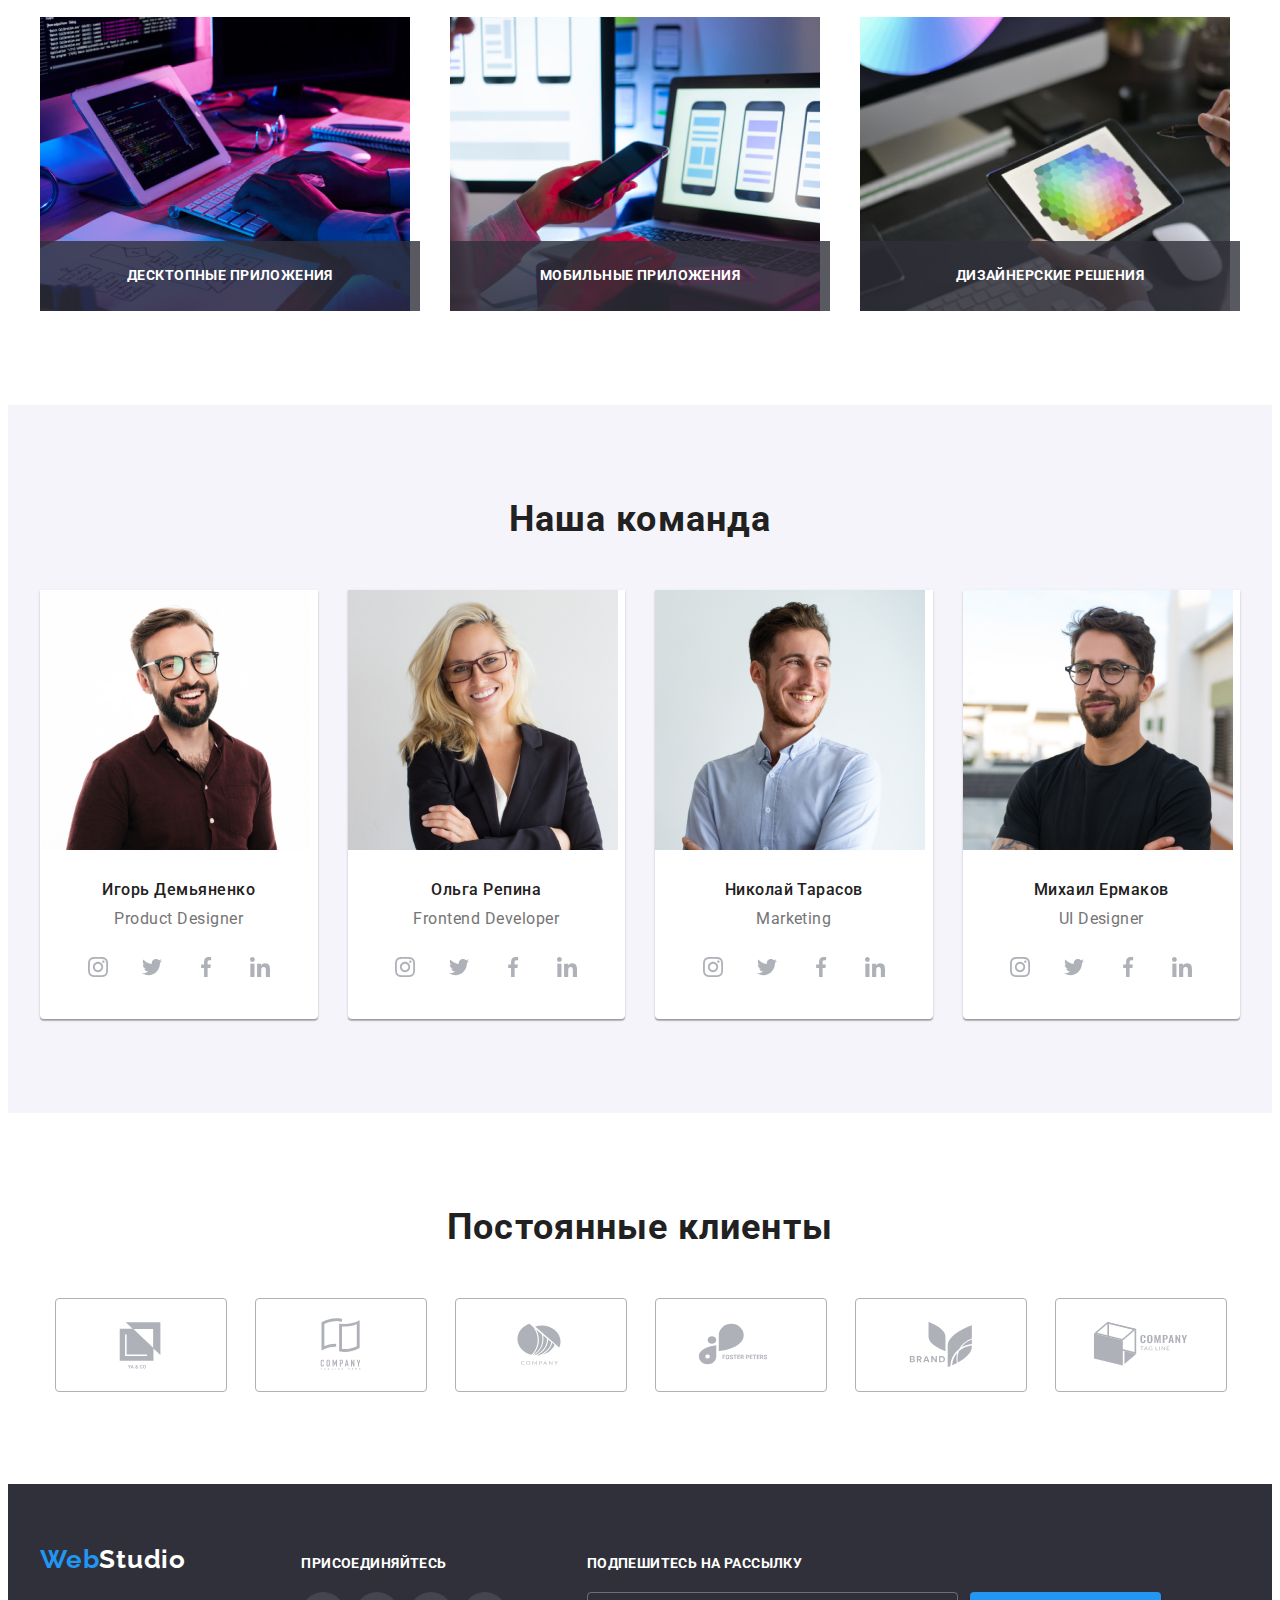
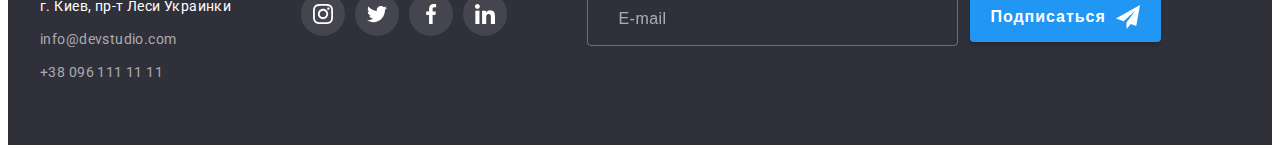
==== commit 19608c81: "Task7-fix2" ====
--- a/index.html
+++ b/index.html
@@ -21,15 +21,13 @@
     <header class="header">
       <div class="conteiner conteiner--flex">
 
-      <a class="logo" lang="en" href="">Web
-        <span class="logo__head">Studio
-        </span>
+      <a class="logo" lang="en" href="">Web<span class="logo--black">Studio</span>
       </a>
 
       <nav class="nav">
         <ul class="nav__site">
           <li class="nav__link">
-            <a class="nav__site-carrent" href="./index.html">Студия</a></li>
+            <a class="nav__site-link nav--site-carrent" href="./index.html">Студия</a></li>
           <li class="nav__link">
             <a class="nav__site-link" href="./portfolio.html">Портфолио</a></li>
           <li class="nav__link">
@@ -399,8 +397,7 @@
       <div class="conteiner footer">
         <div>
 
-          <a class="logo" lang="en" href="">Web
-            <span class="logo__footer" >Studio
+          <a class="logo" lang="en" href="">Web<span class="logo--wite" >Studio
             </span>
           </a>
 
@@ -455,7 +452,8 @@
          
           <form class="footer-field__form">
           
-            <input class="footer-field__input" type="email" placeholder=" E-mail" name="usar-email"></input>
+            <input class="footer-field__input" type="email" placeholder=" E-mail" name="usar-email">
+          </input>
          
             <button class="footer-field__button" type="submit">Подписаться
                <svg class="footer-field__icon" width="24px" height="24px">
@@ -541,7 +539,7 @@
                         <use href="./images/icons.svg#icon-Chekt"></use>
                       </svg>
                     </Span>
-                    Соглашаюсь с рассылкой и принимаю&nbsp;<a>Условия договора</a>
+                    Соглашаюсь с рассылкой и принимаю&nbsp;<a class="chekt-text__link">Условия договора</a>
               
             </div>
               
--- a/css/main.min.css
+++ b/css/main.min.css
@@ -1 +1 @@
-﻿:root{--accent-color:#2196F3;--title-text-color:#212121;--prymory-white-color:#FFFFFF;--gray-color:#757575}body{font-family:"Roboto",Tahoma,sans-serif;color:var(--gray-color)}p,h1,h2,h3,h4,h5,h6{margin:0}ol,ul{margin:0;padding:0;list-style:none}img{display:block}ul{list-style:none}a{text-decoration:none}.visually-hidden{position:absolute;width:1px;height:1px;margin:-1px;border:0;padding:0;white-space:nowrap;clip-path:inset(100%);clip:rect(0 0 0 0);overflow:hidden}.conteiner{width:1200px;padding-left:15px;padding-right:15px;margin:0 auto}.header{border-bottom:1px solid #ececec}.header .conteiner--flex{align-items:center;display:flex}.nav{margin-left:93px;font-weight:500;font-size:14px;line-height:1.14;letter-spacing:.02em}.nav__site{display:flex}.nav__site .nav__link{position:relative;margin-right:50px}.nav__site .nav__link:last-child{margin-right:0}.nav__site-link{display:block;padding-top:32px;padding-bottom:32px;color:var(--title-text-color);transition-property:color;transition-duration:250ms;transition-timing-function:cubic-bezier(0.4, 0, 0.2, 1)}.nav__site-link:hover,.nav__site-link:focus{color:var(--accent-color)}.nav__site-carrent{display:block;padding-top:32px;padding-bottom:32px;color:var(--accent-color)}.nav__site-carrent::after{margin-bottom:-1px;left:0;bottom:0;position:absolute;content:"";width:100%;height:4px;background-color:var(--accent-color);border-radius:2px}.contact{display:flex;margin-left:auto}.contact .contact__links{margin-right:30px}.contact .contact__links:last-child{margin-right:0px}.Contact__link{display:flex;align-items:center;padding-top:32px;padding-bottom:32px;color:var(--gray-color);font-weight:500;font-size:14px;line-height:1.14;letter-spacing:.02em;transition-property:color;transition-duration:250ms;transition-timing-function:cubic-bezier(0.4, 0, 0.2, 1)}.Contact__link:hover,.Contact__link:focus{color:var(--accent-color)}.Contact__link .contact__icon-envelope{width:16px;height:12px;fill:currentColor;margin-right:10px}.Contact__link .contact__icon-phone{width:10px;height:16px;margin-right:10px;fill:currentColor}.backdrop{position:fixed;top:0;width:100%;height:100%;background-color:rgba(0,0,0,.2);transition-property:visibility,opacity;transition-duration:250ms;transition-timing-function:cubic-bezier(0.4, 0, 0.2, 1)}.model{position:absolute;top:50%;left:50%;transform:translate(-50%, -50%);width:528px;min-height:581px;background-color:var(--prymory-white-color);border-radius:4px;box-shadow:0px 1px 3px rgba(0,0,0,.12),0px 1px 1px rgba(0,0,0,.14),0px 2px 1px rgba(0,0,0,.2);padding-top:40px;padding-right:39px;padding-bottom:40px;padding-left:41px}.model .modal-title{font-weight:700;font-size:20px;line-height:1.15;text-align:center;letter-spacing:.03em;color:#212121}.model .form-modal{margin-top:12px}.model .modal-field{margin-top:10px}.model .modal-chekbox{margin-top:20px}.model .modal-input{width:100%;height:40px;padding-left:42px;border:1px solid rgba(33,33,33,.2);border-radius:4px;background-color:rgba(0,0,0,0);outline:rgba(0,0,0,0);transition-property:border-color;transition-duration:250ms;transition-timing-function:cubic-bezier(0.4, 0, 0.2, 1)}.model .modal-input:focus{border-color:var(--accent-color)}.model .modal-input:focus+.model .modal-input{fill:var(--accent-color)}.label-text{font-size:12px;line-height:1.17;letter-spacing:.01em;color:#757575}.modal-text{width:100%;height:120px;border:1px solid rgba(33,33,33,.2);border-radius:4px;resize:none;margin-top:4px;padding:12px 16px;font-size:14px;line-height:1.14;letter-spacing:.01em;color:rgba(117,117,117,.5);outline:rgba(0,0,0,0)}.modal-text:hover{border-color:var(--accent-color)}.modal-text:hover,.modal-text:focus{border-color:var(--accent-color)}.chekt-text{display:flex;align-items:center;justify-content:center;font-size:14px;line-height:1.71;letter-spacing:.03em;color:var(var(--gray-color))}.chekt-text a{color:var(--accent-color);font-size:14px;line-height:1.71;letter-spacing:.03em;text-decoration:underline}.modal-chekbox__icon{margin-right:8px;display:flex;align-items:center;justify-content:center;width:16px;height:15px;border-radius:2px;border:1px solid #212121}.chekt-input{fill:rgba(0,0,0,0)}.input-chekt:checked+.chekt-text span{background-color:var(--accent-color);border:none}.input-chekt:focus+.chekt-text span{border:1px solid var(--accent-color)}.input-chekt:checked+.chekt-text .chekt-input{background-color:var(--accent-color);border:none;fill:var(--prymory-white-color)}.input-wrap{position:relative}.icon-input{position:absolute;left:2.84%;top:50%;transform:translateY(-50%);transition-property:fill;transition-duration:250ms;transition-timing-function:cubic-bezier(0.4, 0, 0.2, 1)}.modal-button{display:block;margin:0 auto;margin-top:30px;width:200px;height:50px;font-weight:700;font-size:16px;line-height:1.875;align-items:center;text-align:center;letter-spacing:.06em;color:#fff;background:#188ce8;box-shadow:0px 4px 4px rgba(0,0,0,.15);border-radius:4px}.modal-button:focus{color:#fff}.model-close-button{position:absolute;top:8px;right:8px;width:30px;height:30px;background-color:var(--prymory-white-color);border-radius:50%;border:1px solid rgba(0,0,0,.1)}.close-icon:hover,:focus{fill:var(--accent-color)}.is-hidden{opacity:0;pointer-events:none;visibility:hidden}.no-scroll{overflow:hidden}.logo{color:var(--accent-color);font-family:"Raleway",sans-serif;font-weight:700;font-size:26px;line-height:1.2;letter-spacing:.03em}.logo .logo__head{color:#000}.logo .logo__footer{color:var(--prymory-white-color)}button{border:none;cursor:pointer;border-radius:4px}.hero{padding-top:200px;padding-bottom:200px}.overlay{max-width:1600px;height:600px;background:#2f303a;background-image:linear-gradient(rgba(47, 48, 58, 0.4), rgba(47, 48, 58, 0.4)),url(../images/Img9.jpg);margin:0 auto;background-position:50% 50%;background-repeat:no-repeat;background-size:cover}.hero__title{color:var(--prymory-white-color);font-weight:900;font-size:44px;line-height:1.36;text-align:center;letter-spacing:.06em;text-transform:uppercase;margin-bottom:30px}.hero__button{display:flex;align-items:center;text-align:center;margin:0 auto;padding:10px 32px;color:var(--prymory-white-color);background-color:var(--accent-color);font-weight:700;font-size:16px;line-height:1.88;letter-spacing:.06em;transition-property:color;transition-duration:250ms;transition-timing-function:cubic-bezier(0.4, 0, 0.2, 1)}.hero__button:focus{color:var(--prymory-white-color)}.section{padding-top:94px;padding-bottom:94px}.benefits-list{display:flex;margin-left:-30px}.benefits-title{color:var(--title-text-color);font-weight:700;font-size:14px;line-height:1.14;letter-spacing:.03em;text-transform:uppercase;margin-bottom:10px}.benefits-link{flex-basis:calc((100% - 120px)/4);margin-left:30px}.benefits-link .benefits-astronaut{display:flex;align-items:center;justify-content:center;width:270px;height:120px;background:#f5f4fa;border-radius:4px;margin-bottom:30px}.benefits-link .benefits-astronaut .benefits-astronaut-icon{width:70px;height:70px}.benefits-link .benefits-text{width:270px;font-size:14px;line-height:1.71;letter-spacing:.03em}.work-section{padding-top:0}.work-list{display:flex;margin-left:-30px}.section-title{margin-bottom:50px;color:var(--title-text-color);font-weight:700;font-size:36px;line-height:1.16;text-align:center;letter-spacing:.03em}.work-link{flex-basis:calc((100% - 90px)/3);margin-left:30px}.work-link-card{position:relative}.work-img{max-width:100%;height:auto}.work-img-txt{display:flex;align-items:center;justify-content:center;position:absolute;bottom:0;width:100%;height:70px;font-weight:700;font-size:14px;line-height:1.14px;letter-spacing:.03em;color:var(--prymory-white-color);background-color:rgba(47,48,58,.8)}.team-section{background:#f5f4fa}.team-card{flex-basis:calc((100% - 120px)/4);margin-left:30px;background-color:var(--prymory-white-color);box-shadow:0px 1px 3px rgba(0,0,0,.12),0px 1px 1px rgba(0,0,0,.14),0px 2px 1px rgba(0,0,0,.2);border-radius:0px 0px 4px 4px}.team-title{margin-bottom:50px;color:var(--title-text-color);font-weight:700;font-size:36px;line-height:1.16;text-align:center;letter-spacing:.03em}.team-list{display:flex;margin-left:-30px}.img-description{padding-top:30px;padding-bottom:30px}.team-title-player{margin-bottom:10px;color:var(--title-text-color);font-weight:500;font-size:16px;line-height:1.19;text-align:center;letter-spacing:.03em}.team-text{font-size:16px;line-height:1.19;text-align:center;letter-spacing:.03em;margin-bottom:16px}.team-icon{display:flex;justify-content:center}.team-icon-link+.team-icon-link{margin-left:10px}.master-icon-link{transition-property:background-color;transition-duration:250ms;transition-timing-function:cubic-bezier(0.4, 0, 0.2, 1);width:44px;height:44px;border-radius:50%;display:flex;justify-content:center;align-items:center}.master-icon-link:hover{background-color:var(--accent-color)}.master-icon-link:focus{background-color:var(--accent-color)}.master-icon-svg{transition-property:fill;transition-duration:250ms;transition-timing-function:cubic-bezier(0.4, 0, 0.2, 1);fill:#afb1b8}.master-icon-link:hover .master-icon-svg{fill:var(--prymory-white-color)}.master-icon-link:focus .master-icon-svg{fill:var(--prymory-white-color)}.customers-list{display:flex;justify-content:center}.customers-link{width:170px;height:92px}.customers-linky{transition-property:border;transition-duration:250ms;transition-timing-function:cubic-bezier(0.4, 0, 0.2, 1);display:flex;justify-content:center;align-items:center;width:100%;height:100%;outline:rgba(0,0,0,0);border:1px solid #afb1b8;border-radius:4px}.customers-linky:hover{border:1px solid var(--accent-color)}.customers-linky:focus{border:1px solid var(--accent-color)}.customers-icon{transition-property:fill;transition-duration:250ms;transition-timing-function:cubic-bezier(0.4, 0, 0.2, 1);fill:#afb1b8}.customers-linky:hover .customers-icon{fill:var(--accent-color)}.customers-linky:focus .customers-icon{fill:var(--accent-color)}.customers-link+.customers-link{margin-left:30px}.section-footer{background:#2f303a;padding-top:60px;padding-bottom:60px}.footer{align-items:baseline;display:flex}.conteiner-join{margin-left:70px}.join-title{display:block;margin-bottom:20px;font-family:"Roboto";font-weight:700;font-size:14px;line-height:1.14;letter-spacing:.03em;text-transform:uppercase;color:#fff}.footer-icon{background-color:rgba(255,255,255,.1);border-radius:50%}.footer-icon-svg{fill:var(--prymory-white-color)}.section-adress{margin-top:20px}.footer-link{display:block;font-style:normal;margin-bottom:9px;color:rgba(255,255,255,.6);font-size:14px;line-height:1.71;letter-spacing:.03em}.footer-link:last-child{margin-bottom:0px}.footer-link-carrent{transition-property:color;transition-duration:250ms;transition-timing-function:cubic-bezier(0.4, 0, 0.2, 1);color:var(--prymory-white-color)}.footer-link-carrent:hover,.footer-link-carrent :focus{color:var(--accent-color)}.footer-link-cotaсt{transition-property:color;transition-duration:250ms;transition-timing-function:cubic-bezier(0.4, 0, 0.2, 1);color:rgba(255,255,255,.6);font-size:14px;line-height:1.71;letter-spacing:.03em}.footer-link-cotaсt:hover,.footer-link-cotaсt :focus{color:var(--accent-color)}.footer-field{margin-left:93px}.footer-field__title{margin-bottom:20px;margin-right:12px;font-weight:700;font-size:14px;line-height:1.14;letter-spacing:.03em;text-transform:uppercase;color:var(--prymory-white-color)}.footer-field__form{display:flex}.footer-field__input{display:block;width:358px;height:50px;padding-left:4.5%;color:var(--prymory-white-color);border:1px solid rgba(255,255,255,.3);filter:drop-shadow(0px 4px 4px rgba(0, 0, 0, 0.15));border-radius:4px;background-color:rgba(0,0,0,0);margin-right:12px}.footer-field__input::placeholder{font-size:16px;line-height:1.25;align-items:center;letter-spacing:.03em;color:rgba(255,255,255,.6)}.footer-field__button{display:flex;align-items:center;justify-content:center;width:200px;height:50px;font-weight:700;font-size:16px;line-height:1.88;letter-spacing:.06em;color:var(--prymory-white-color);background:var(--accent-color);box-shadow:0px 4px 4px rgba(0,0,0,.15);border-radius:4px}.footer-field__icon{margin-left:10px}.button-activ{display:inline-block;width:73px;height:38px;padding-left:22px;padding-top:6px;padding-right:22px;padding-bottom:6px;color:var(--prymory-white-color);background-color:var(--accent-color);font-weight:500;font-size:16px;line-height:1.62;text-align:center;letter-spacing:.03em;border:none}.nav-button{display:inline-block;height:38px;padding-left:22px;padding-top:6px;padding-right:22px;padding-bottom:6px;color:var(--title-text-color);background-color:#f5f4fa;font-weight:500;font-size:16px;line-height:1.63;text-align:center;letter-spacing:.03em;transition-property:color,background-color,box-shadow;transition-duration:250ms;transition-timing-function:cubic-bezier(0.4, 0, 0.2, 1)}.nav-button:hover,.nav-button:focus{color:var(--prymory-white-color);background-color:var(--accent-color);box-shadow:0px 3px 1px rgba(0,0,0,.1),0px 1px 2px rgba(0,0,0,.08),0px 2px 2px rgba(0,0,0,.12)}.nav-button .primary{color:var(--prymory-white-color);background-color:var(--accent-color)}.nav-project{display:flex;justify-content:center;margin-bottom:50px}.project-link{margin-right:8px}.poject-link:last-child{margin-right:0}.bakground-list{display:flex;flex-wrap:wrap;margin-top:-30px;margin-left:-30px}.bakground-link{flex-basis:calc((100% - 90px)/3);margin-top:30px;margin-left:30px}.bakground-link-linky{display:block;transition-property:box-shadow;transition-duration:250ms;transition-delay:cubic-bezier(0.4, 0, 0.2, 1)}.bakground-link-linky:hover{box-shadow:0px 1px 1px rgba(0,0,0,.12),0px 4px 4px rgba(0,0,0,.06),1px 4px 6px rgba(0,0,0,.16)}.bakground-link-linky:focus{box-shadow:0px 1px 1px rgba(0,0,0,.12),0px 4px 4px rgba(0,0,0,.06),1px 4px 6px rgba(0,0,0,.16)}.bakground-div{position:relative;overflow:hidden}.project-card{padding-top:20px;padding-bottom:20px;padding-left:24px;padding-right:24px;border:1px solid #eee}.bakground-div-txt{position:absolute;top:0;bottom:0;padding-top:63px;padding-bottom:63px;padding-right:24px;padding-left:24px;transform:translateY(100%);transition-property:transform;transition:transform 250ms;transition-timing-function:cubic-bezier(0.4, 0, 0.2, 1);font-family:"Roboto";font-size:18px;line-height:1.56;letter-spacing:.03em;color:var(--prymory-white-color);background-color:rgba(33,150,243,.9)}.bakground-link:hover .bakground-div-txt{transform:translateY(0)}.bakground-div-txt .bakground-link:hover,:focus .bakground-div-txt{transform:translateY(0)}.project-titl{color:var(--title-text-color);font-weight:700;font-size:18px;line-height:2;letter-spacing:.06em;margin-bottom:4px}.projects-txt{font-size:16px;line-height:1.88;letter-spacing:.03em;color:var(--gray-color)}/*# sourceMappingURL=main.min.css.map */+﻿:root{--accent-color:#2196F3;--title-text-color:#212121;--prymory-white-color:#FFFFFF;--gray-color:#757575}body{font-family:"Roboto",Tahoma,sans-serif;color:var(--gray-color)}p,h1,h2,h3,h4,h5,h6{margin:0}ol,ul{margin:0;padding:0;list-style:none}img{display:block}ul{list-style:none}a{text-decoration:none}.visually-hidden{position:absolute;width:1px;height:1px;margin:-1px;border:0;padding:0;white-space:nowrap;clip-path:inset(100%);clip:rect(0 0 0 0);overflow:hidden}.conteiner{width:1200px;padding-left:15px;padding-right:15px;margin:0 auto}.header{border-bottom:1px solid #ececec}.header .conteiner--flex{align-items:center;display:flex}.nav{margin-left:93px;font-weight:500;font-size:14px;line-height:1.14;letter-spacing:.02em}.nav__site{display:flex}.nav__site .nav__link{position:relative;margin-right:50px}.nav__site .nav__link:last-child{margin-right:0}.nav__site-link{display:block;padding-top:32px;padding-bottom:32px;color:var(--title-text-color);transition-property:color;transition-duration:250ms;transition-timing-function:cubic-bezier(0.4, 0, 0.2, 1)}.nav__site-link:hover,.nav__site-link:focus{color:var(--accent-color)}.nav--site-carrent{display:block;padding-top:32px;padding-bottom:32px;color:var(--accent-color)}.nav--site-carrent::after{margin-bottom:-1px;left:0;bottom:0;position:absolute;content:"";width:100%;height:4px;background-color:var(--accent-color);border-radius:2px}.contact{display:flex;margin-left:auto}.contact .contact__links{margin-right:30px}.contact .contact__links:last-child{margin-right:0px}.Contact__link{display:flex;align-items:center;padding-top:32px;padding-bottom:32px;color:var(--gray-color);font-weight:500;font-size:14px;line-height:1.14;letter-spacing:.02em;transition-property:color;transition-duration:250ms;transition-timing-function:cubic-bezier(0.4, 0, 0.2, 1)}.Contact__link:hover,.Contact__link:focus{color:var(--accent-color)}.Contact__link .contact__icon-envelope{width:16px;height:12px;fill:currentColor;margin-right:10px}.Contact__link .contact__icon-phone{width:10px;height:16px;margin-right:10px;fill:currentColor}.backdrop{position:fixed;top:0;width:100%;height:100%;background-color:rgba(0,0,0,.2);transition-property:visibility,opacity;transition-duration:250ms;transition-timing-function:cubic-bezier(0.4, 0, 0.2, 1)}.model{position:absolute;top:50%;left:50%;transform:translate(-50%, -50%);width:528px;min-height:581px;background-color:var(--prymory-white-color);border-radius:4px;box-shadow:0px 1px 3px rgba(0,0,0,.12),0px 1px 1px rgba(0,0,0,.14),0px 2px 1px rgba(0,0,0,.2);padding-top:40px;padding-right:39px;padding-bottom:40px;padding-left:41px}.modal-title{font-weight:700;font-size:20px;line-height:1.15;text-align:center;letter-spacing:.03em;color:#212121}.form-modal{margin-top:12px}.modal-field{margin-top:10px}.modal-chekbox{margin-top:20px}.modal-input{width:100%;height:40px;padding-left:42px;border:1px solid rgba(33,33,33,.2);border-radius:4px;background-color:rgba(0,0,0,0);outline:rgba(0,0,0,0);transition-property:border-color;transition-duration:250ms;transition-timing-function:cubic-bezier(0.4, 0, 0.2, 1)}.modal-input:focus{border-color:var(--accent-color)}.modal-input:focus+.icon-input{fill:var(--accent-color)}.label-text{font-size:12px;line-height:1.17;letter-spacing:.01em;color:#757575}.modal-text{width:100%;height:120px;border:1px solid rgba(33,33,33,.2);border-radius:4px;resize:none;margin-top:4px;padding:12px 16px;font-size:14px;line-height:1.14;letter-spacing:.01em;color:rgba(117,117,117,.5);outline:rgba(0,0,0,0)}.modal-text:hover,.modal-text:focus{border-color:var(--accent-color)}.chekt-text{display:flex;align-items:center;justify-content:center;font-size:14px;line-height:1.71;letter-spacing:.03em;color:var(var(--gray-color))}.chekt-text__link{color:var(--accent-color);font-size:14px;line-height:1.71;letter-spacing:.03em;text-decoration:underline}.modal-chekbox__icon{margin-right:8px;display:flex;align-items:center;justify-content:center;width:16px;height:15px;border-radius:2px;border:1px solid #212121}.input-chekt:checked+.chekt-text .modal-chekbox__icon{background-color:var(--accent-color);border:none}.input-chekt:focus+.chekt-text .modal-chekbox__icon{border:1px solid var(--accent-color)}.chekt-input{fill:rgba(0,0,0,0)}.input-chekt:checked+.chekt-text .chekt-input{background-color:var(--accent-color);border:none;fill:var(--prymory-white-color)}.input-wrap{position:relative}.icon-input{position:absolute;left:2.84%;top:50%;transform:translateY(-50%);transition-property:fill;transition-duration:250ms;transition-timing-function:cubic-bezier(0.4, 0, 0.2, 1)}.modal-button{display:block;margin:0 auto;margin-top:30px;width:200px;height:50px;font-weight:700;font-size:16px;line-height:1.875;align-items:center;text-align:center;letter-spacing:.06em;color:#fff;background:#188ce8;box-shadow:0px 4px 4px rgba(0,0,0,.15);border-radius:4px}.modal-button:focus{color:#fff}.model-close-button{position:absolute;top:8px;right:8px;width:30px;height:30px;background-color:var(--prymory-white-color);border-radius:50%;border:1px solid rgba(0,0,0,.1)}.close-icon:hover,:focus{fill:var(--accent-color)}.is-hidden{opacity:0;pointer-events:none;visibility:hidden}.no-scroll{overflow:hidden}.logo{padding-top:24px;padding-bottom:25px;color:var(--accent-color);font-family:"Raleway",sans-serif;font-weight:700;font-size:26px;line-height:1.2;letter-spacing:.03em}.logo .logo--black{color:#000}.logo .logo--wite{color:var(--prymory-white-color)}button{border:none;cursor:pointer;border-radius:4px}.hero{padding-top:200px;padding-bottom:200px}.overlay{max-width:1600px;height:600px;background:#2f303a;background-image:linear-gradient(rgba(47, 48, 58, 0.4), rgba(47, 48, 58, 0.4)),url(../images/Img9.jpg);margin:0 auto;background-position:50% 50%;background-repeat:no-repeat;background-size:cover}.hero__title{color:var(--prymory-white-color);font-weight:900;font-size:44px;line-height:1.36;text-align:center;letter-spacing:.06em;text-transform:uppercase;margin-bottom:30px}.hero__button{display:flex;align-items:center;text-align:center;margin:0 auto;padding:10px 32px;color:var(--prymory-white-color);background-color:var(--accent-color);font-weight:700;font-size:16px;line-height:1.88;letter-spacing:.06em;transition-property:color;transition-duration:250ms;transition-timing-function:cubic-bezier(0.4, 0, 0.2, 1)}.hero__button:focus{color:var(--prymory-white-color)}.section{padding-top:94px;padding-bottom:94px}.benefits-list{display:flex;margin-left:-30px}.benefits-title{color:var(--title-text-color);font-weight:700;font-size:14px;line-height:1.14;letter-spacing:.03em;text-transform:uppercase;margin-bottom:10px}.benefits-link{flex-basis:calc((100% - 120px)/4);margin-left:30px}.benefits-link .benefits-astronaut{display:flex;align-items:center;justify-content:center;width:270px;height:120px;background:#f5f4fa;border-radius:4px;margin-bottom:30px}.benefits-link .benefits-astronaut .benefits-astronaut-icon{width:70px;height:70px}.benefits-link .benefits-text{width:270px;font-size:14px;line-height:1.71;letter-spacing:.03em}.work-section{padding-top:0}.work-list{display:flex;margin-left:-30px}.section-title{margin-bottom:50px;color:var(--title-text-color);font-weight:700;font-size:36px;line-height:1.16;text-align:center;letter-spacing:.03em}.work-link{flex-basis:calc((100% - 90px)/3);margin-left:30px}.work-link-card{position:relative}.work-img{max-width:100%;height:auto}.work-img-txt{display:flex;align-items:center;justify-content:center;position:absolute;bottom:0;width:100%;height:70px;font-weight:700;font-size:14px;line-height:1.14px;letter-spacing:.03em;color:var(--prymory-white-color);background-color:rgba(47,48,58,.8)}.team-section{background:#f5f4fa}.team-card{flex-basis:calc((100% - 120px)/4);margin-left:30px;background-color:var(--prymory-white-color);box-shadow:0px 1px 3px rgba(0,0,0,.12),0px 1px 1px rgba(0,0,0,.14),0px 2px 1px rgba(0,0,0,.2);border-radius:0px 0px 4px 4px}.team-title{margin-bottom:50px;color:var(--title-text-color);font-weight:700;font-size:36px;line-height:1.16;text-align:center;letter-spacing:.03em}.team-list{display:flex;margin-left:-30px}.img-description{padding-top:30px;padding-bottom:30px}.team-title-player{margin-bottom:10px;color:var(--title-text-color);font-weight:500;font-size:16px;line-height:1.19;text-align:center;letter-spacing:.03em}.team-text{font-size:16px;line-height:1.19;text-align:center;letter-spacing:.03em;margin-bottom:16px}.team-icon{display:flex;justify-content:center}.team-icon-link+.team-icon-link{margin-left:10px}.master-icon-link{transition-property:background-color;transition-duration:250ms;transition-timing-function:cubic-bezier(0.4, 0, 0.2, 1);width:44px;height:44px;border-radius:50%;display:flex;justify-content:center;align-items:center}.master-icon-link:hover,.master-icon-link:focus{background-color:var(--accent-color)}.master-icon-svg{transition-property:fill;transition-duration:250ms;transition-timing-function:cubic-bezier(0.4, 0, 0.2, 1);fill:#afb1b8}.master-icon-link:hover .master-icon-svg{fill:var(--prymory-white-color)}.master-icon-link:focus .master-icon-svg{fill:var(--prymory-white-color)}.customers-list{display:flex;justify-content:center}.customers-link{width:170px;height:92px}.customers-linky{transition-property:border;transition-duration:250ms;transition-timing-function:cubic-bezier(0.4, 0, 0.2, 1);display:flex;justify-content:center;align-items:center;width:100%;height:100%;outline:rgba(0,0,0,0);border:1px solid #afb1b8;border-radius:4px}.customers-linky:hover,.customers-linky:focus{border:1px solid var(--accent-color)}.customers-icon{transition-property:fill;transition-duration:250ms;transition-timing-function:cubic-bezier(0.4, 0, 0.2, 1);fill:#afb1b8}.customers-linky:hover .customers-icon,.customers-linky:focus .customers-icon{fill:var(--accent-color)}.customers-link+.customers-link{margin-left:30px}.section-footer{background:#2f303a;padding-top:60px;padding-bottom:60px}.footer{align-items:baseline;display:flex}.conteiner-join{margin-left:70px}.join-title{display:block;margin-bottom:20px;font-family:"Roboto";font-weight:700;font-size:14px;line-height:1.14;letter-spacing:.03em;text-transform:uppercase;color:#fff}.footer-icon{background-color:rgba(255,255,255,.1);border-radius:50%}.footer-icon-svg{fill:var(--prymory-white-color)}.section-adress{margin-top:20px}.footer-link{display:block;font-style:normal;margin-bottom:9px;color:rgba(255,255,255,.6);font-size:14px;line-height:1.71;letter-spacing:.03em}.footer-link:last-child{margin-bottom:0px}.footer-link-carrent{transition-property:color;transition-duration:250ms;transition-timing-function:cubic-bezier(0.4, 0, 0.2, 1);color:var(--prymory-white-color)}.footer-link-carrent:hover,.footer-link-carrent :focus{color:var(--accent-color)}.footer-link-cotaсt{transition-property:color;transition-duration:250ms;transition-timing-function:cubic-bezier(0.4, 0, 0.2, 1);color:rgba(255,255,255,.6);font-size:14px;line-height:1.71;letter-spacing:.03em}.footer-link-cotaсt:hover,.footer-link-cotaсt :focus{color:var(--accent-color)}.footer-field{margin-right:auto;margin-left:auto}.footer-field__title{margin-bottom:20px;margin-right:12px;font-weight:700;font-size:14px;line-height:1.14;letter-spacing:.03em;text-transform:uppercase;color:var(--prymory-white-color)}.footer-field__form{display:flex}.footer-field__input{display:block;width:358px;height:50px;padding-left:4.5%;color:var(--prymory-white-color);border:1px solid rgba(255,255,255,.3);filter:drop-shadow(0px 4px 4px rgba(0, 0, 0, 0.15));border-radius:4px;background-color:rgba(0,0,0,0);margin-right:12px}.footer-field__input:hover{border:1px solid #2196f3}.footer-field__input::placeholder{font-size:16px;line-height:1.25;align-items:center;letter-spacing:.03em;color:rgba(255,255,255,.6)}.footer-field__button{display:flex;align-items:center;justify-content:center;width:200px;height:50px;font-weight:700;font-size:16px;line-height:1.88;letter-spacing:.06em;color:var(--prymory-white-color);background:var(--accent-color);box-shadow:0px 4px 4px rgba(0,0,0,.15);border-radius:4px}.footer-field__icon{margin-left:10px}.button-activ{display:inline-block;width:73px;height:38px;padding-left:22px;padding-top:6px;padding-right:22px;padding-bottom:6px;color:var(--prymory-white-color);background-color:var(--accent-color);font-weight:500;font-size:16px;line-height:1.62;text-align:center;letter-spacing:.03em;border:none}.nav-button{display:inline-block;height:38px;padding-left:22px;padding-top:6px;padding-right:22px;padding-bottom:6px;color:var(--title-text-color);background-color:#f5f4fa;font-weight:500;font-size:16px;line-height:1.63;text-align:center;letter-spacing:.03em;transition-property:color,background-color,box-shadow;transition-duration:250ms;transition-timing-function:cubic-bezier(0.4, 0, 0.2, 1)}.nav-button:hover,.nav-button:focus{color:var(--prymory-white-color);background-color:var(--accent-color);box-shadow:0px 3px 1px rgba(0,0,0,.1),0px 1px 2px rgba(0,0,0,.08),0px 2px 2px rgba(0,0,0,.12)}.nav-button .primary{color:var(--prymory-white-color);background-color:var(--accent-color)}.nav-project{display:flex;justify-content:center;margin-bottom:50px}.project-link{margin-right:8px}.poject-link:last-child{margin-right:0}.bakground-list{display:flex;flex-wrap:wrap;margin-top:-30px;margin-left:-30px}.bakground-link{flex-basis:calc((100% - 90px)/3);margin-top:30px;margin-left:30px}.bakground-link-linky{display:block;transition-property:box-shadow;transition-duration:250ms;transition-delay:cubic-bezier(0.4, 0, 0.2, 1)}.bakground-link-linky:hover,.bakground-link-linky:focus{box-shadow:0px 1px 1px rgba(0,0,0,.12),0px 4px 4px rgba(0,0,0,.06),1px 4px 6px rgba(0,0,0,.16)}.bakground-div{position:relative;overflow:hidden}.project-card{padding-top:20px;padding-bottom:20px;padding-left:24px;padding-right:24px;border:1px solid #eee}.bakground-div-txt{position:absolute;top:0;bottom:0;padding-top:63px;padding-bottom:63px;padding-right:24px;padding-left:24px;transform:translateY(100%);transition-property:transform;transition:transform 250ms;transition-timing-function:cubic-bezier(0.4, 0, 0.2, 1);font-family:"Roboto";font-size:18px;line-height:1.56;letter-spacing:.03em;color:var(--prymory-white-color);background-color:rgba(33,150,243,.9)}.bakground-link:hover .bakground-div-txt{transform:translateY(0)}.bakground-div-txt .bakground-link:hover,:focus .bakground-div-txt{transform:translateY(0)}.project-titl{color:var(--title-text-color);font-weight:700;font-size:18px;line-height:2;letter-spacing:.06em;margin-bottom:4px}.projects-txt{font-size:16px;line-height:1.88;letter-spacing:.03em;color:var(--gray-color)}/*# sourceMappingURL=main.min.css.map */